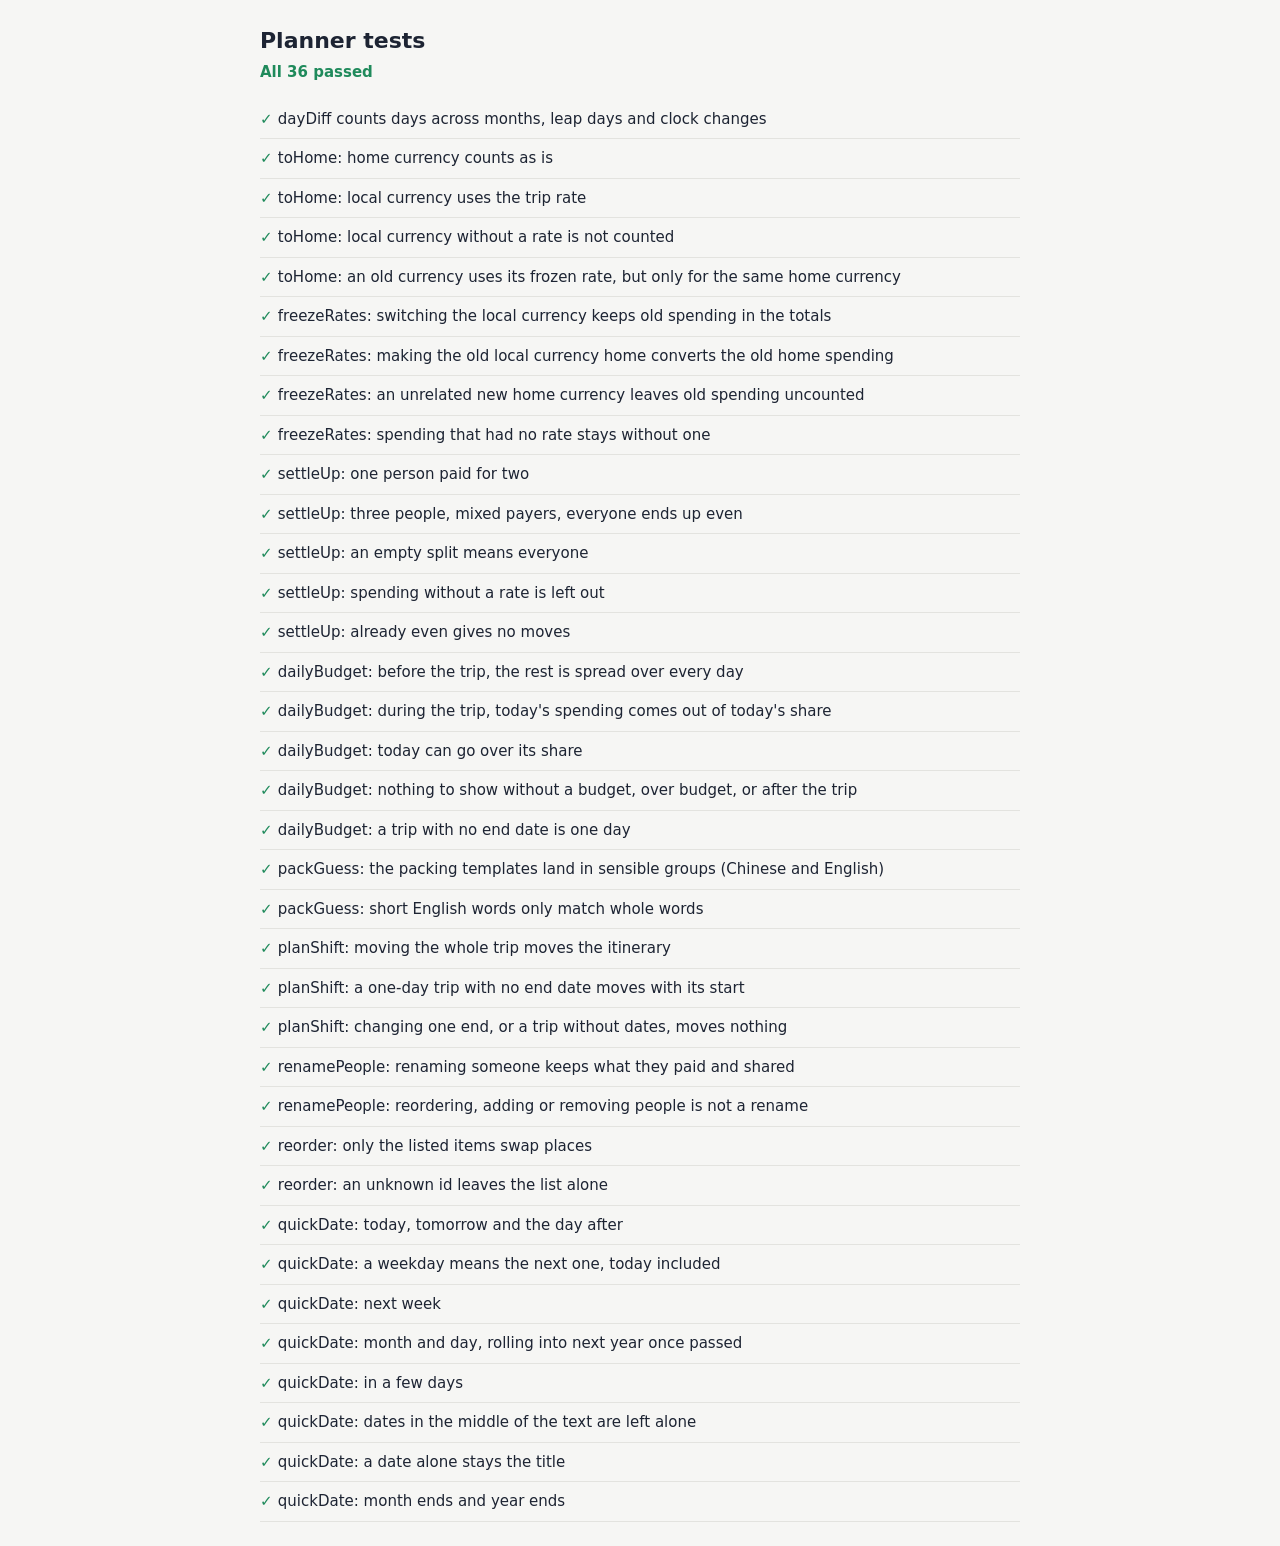
==== tests/index.html @ 760abb60 "Read due dates typed into to-do quick-add Typing a date at the start or end of a quick-added to-do, " ====
<!doctype html>
<html lang="zh-CN">
<head>
<meta charset="utf-8">
<meta name="viewport" content="width=device-width, initial-scale=1">
<title>Planner tests</title>
<style>
  :root { --bg: #f6f6f4; --ink: #1d2433; --muted: #6b7280; --ok: #1f8a5b; --bad: #c2410c; --line: #e3e3df; }
  @media (prefers-color-scheme: dark) { :root { --bg: #15181e; --ink: #e8eaee; --muted: #9aa1ad; --ok: #4cc38a; --bad: #f08a5d; --line: #2a2f38; } }
  body { margin: 0; padding: 24px 16px; background: var(--bg); color: var(--ink); font: 15px/1.5 system-ui, -apple-system, "PingFang SC", sans-serif; }
  main { max-width: 760px; margin: 0 auto; }
  h1 { margin: 0 0 4px; font-size: 22px; }
  .sum { margin: 0 0 16px; color: var(--muted); }
  .sum b.ok { color: var(--ok); }
  .sum b.bad { color: var(--bad); }
  ul { list-style: none; margin: 0; padding: 0; }
  li { padding: 8px 0; border-bottom: 1px solid var(--line); }
  li::before { content: "✓ "; color: var(--ok); font-weight: 700; }
  li.fail::before { content: "✗ "; color: var(--bad); }
  li code { display: block; margin-top: 4px; color: var(--bad); font-size: 13px; white-space: pre-wrap; overflow-wrap: anywhere; }
</style>
</head>
<body>
<main>
  <h1>Planner tests</h1>
  <p class="sum" id="sum">Running…</p>
  <ul id="list"></ul>
</main>
<!-- only the calculation code is loaded: no app pages, no saved data, no sync -->
<script>window.LO = {};</script>
<script src="../js/travel-calc.js"></script>
<script src="../js/quick-date.js"></script>
<script src="harness.js"></script>
<script src="travel-calc.test.js"></script>
<script src="quick-date.test.js"></script>
<script>
  (() => {
    const results = window.runTests();
    const failed = results.filter((r) => r.error).length;
    const esc = (s) => String(s).replace(/[&<>"]/g, (c) => ({ '&': '&amp;', '<': '&lt;', '>': '&gt;', '"': '&quot;' }[c]));
    document.getElementById('list').innerHTML = results.map((r) => `<li class="${r.error ? 'fail' : ''}">${esc(r.name)}${r.error ? `<code>${esc(r.error)}</code>` : ''}</li>`).join('');
    document.getElementById('sum').innerHTML = failed
      ? `<b class="bad">${failed} failed</b>, ${results.length - failed} passed`
      : `<b class="ok">All ${results.length} passed</b>`;
    document.title = `${failed ? '✗' : '✓'} Planner tests`;
  })();
</script>
</body>
</html>
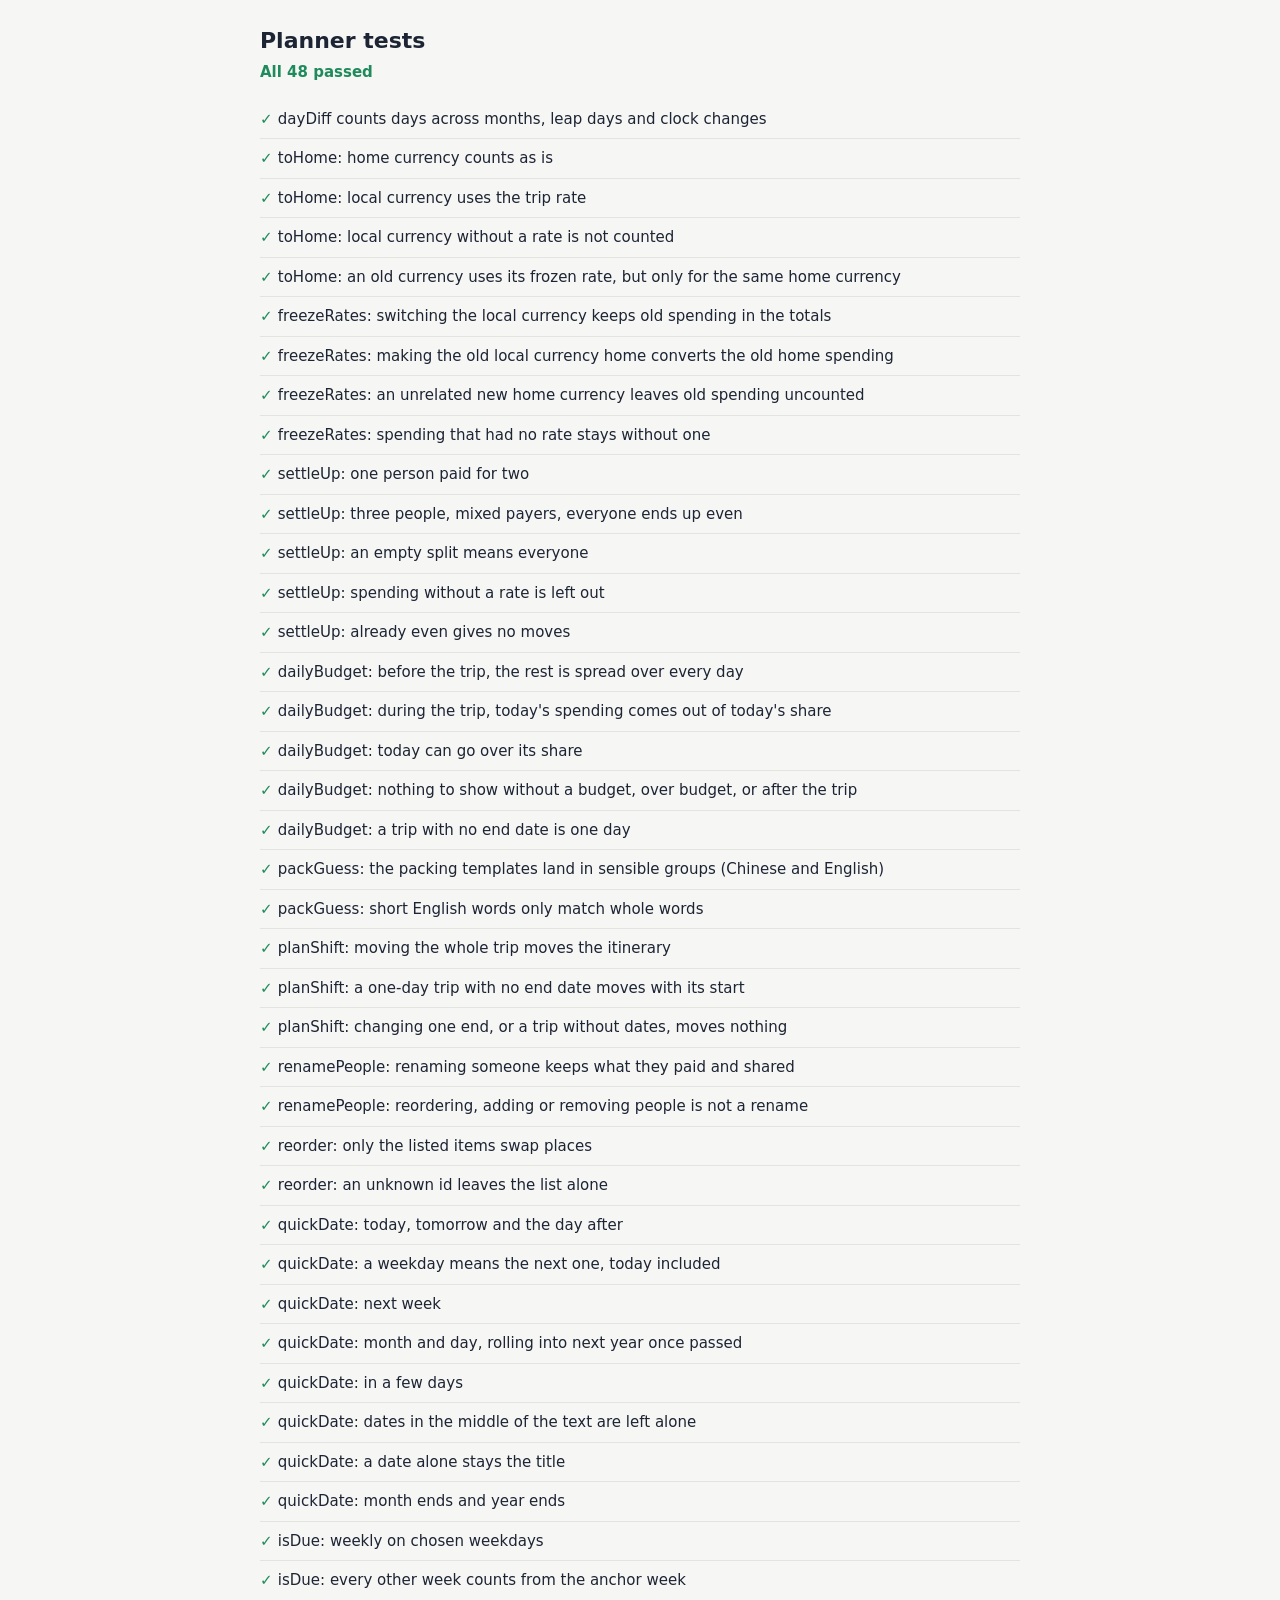
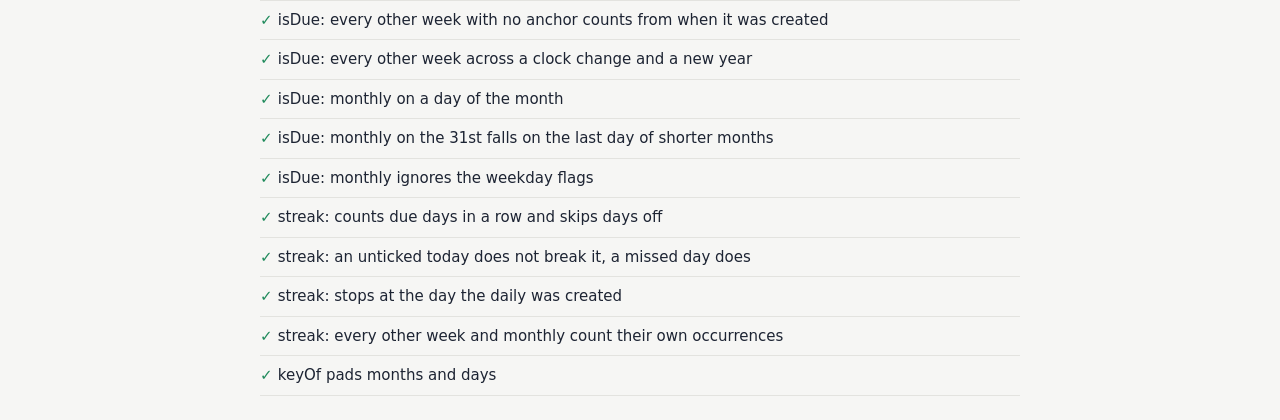
==== commit 0db110bb: "Let dailies repeat every other week or monthly Besides weekly on chosen weekdays, a daily can now re" ====
--- a/tests/index.html
+++ b/tests/index.html
@@ -30,9 +30,11 @@
 <script>window.LO = {};</script>
 <script src="../js/travel-calc.js"></script>
 <script src="../js/quick-date.js"></script>
+<script src="../js/task-calc.js"></script>
 <script src="harness.js"></script>
 <script src="travel-calc.test.js"></script>
 <script src="quick-date.test.js"></script>
+<script src="task-calc.test.js"></script>
 <script>
   (() => {
     const results = window.runTests();
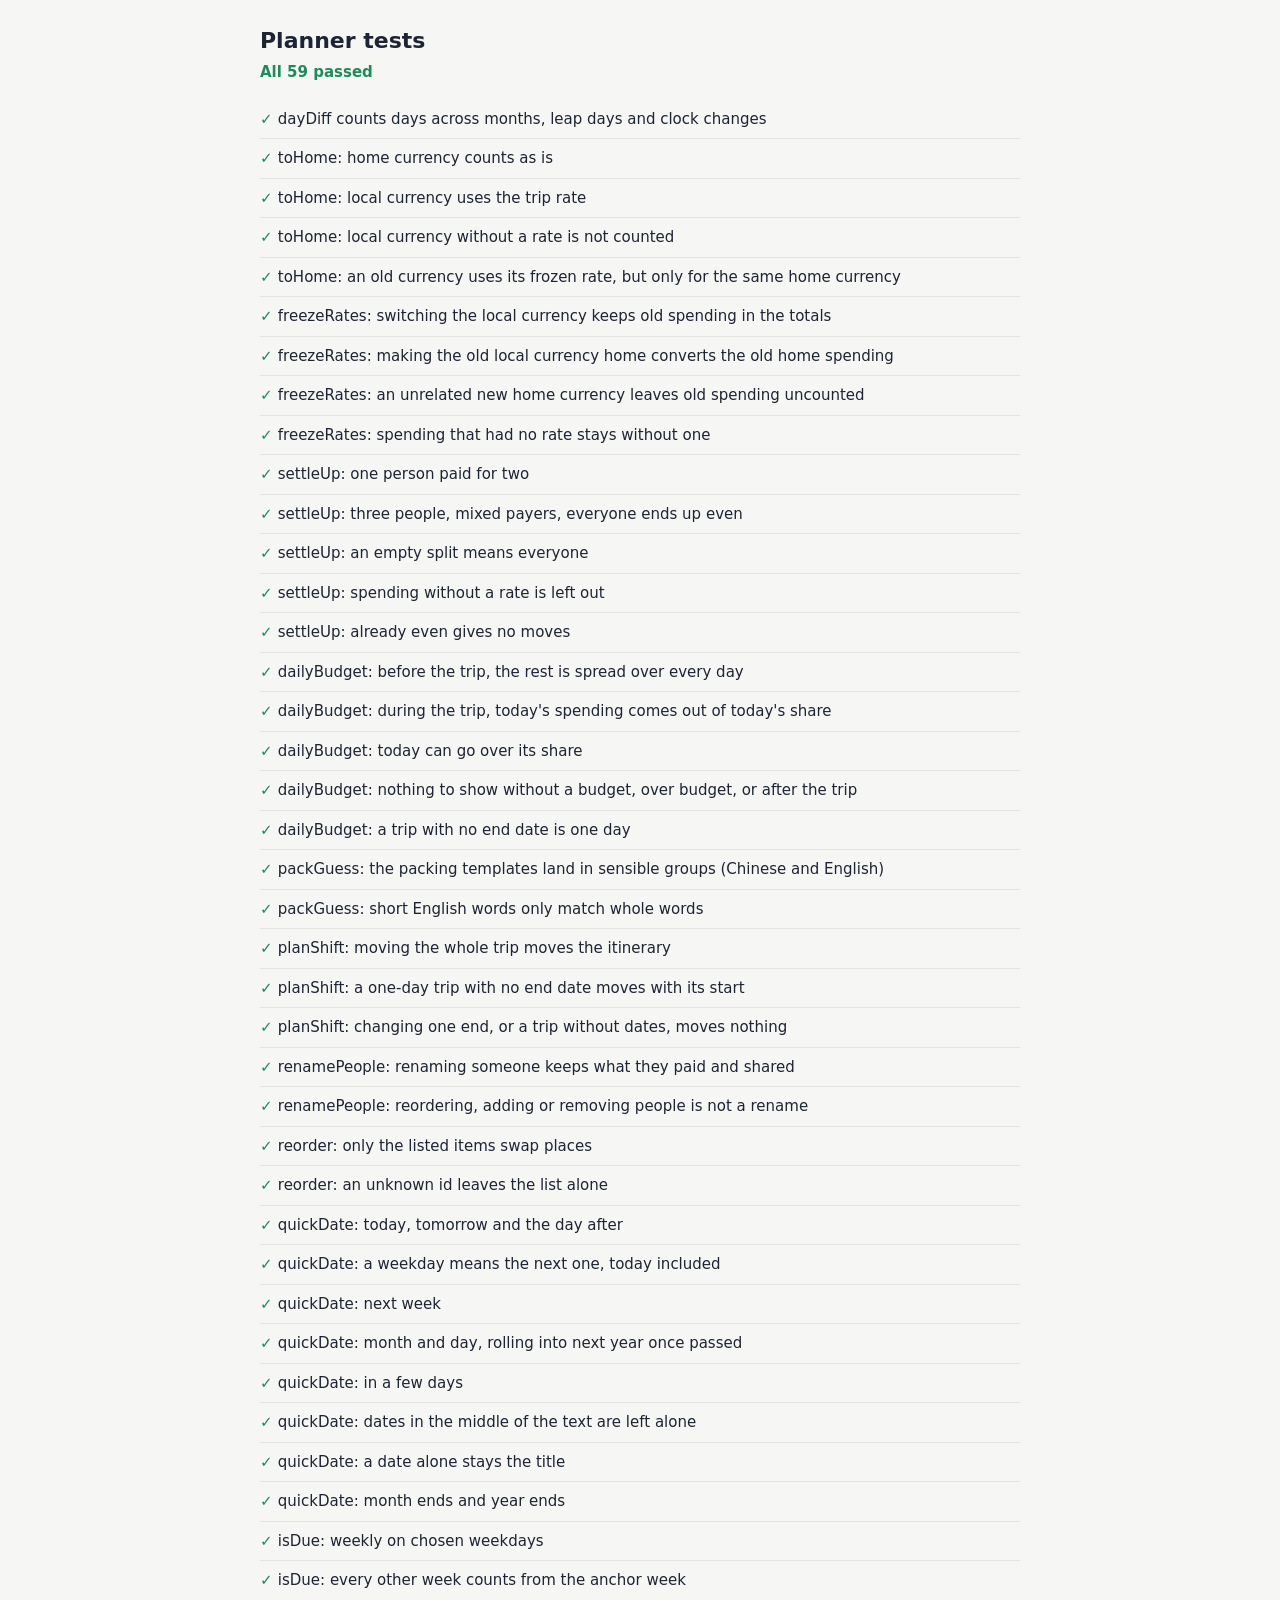
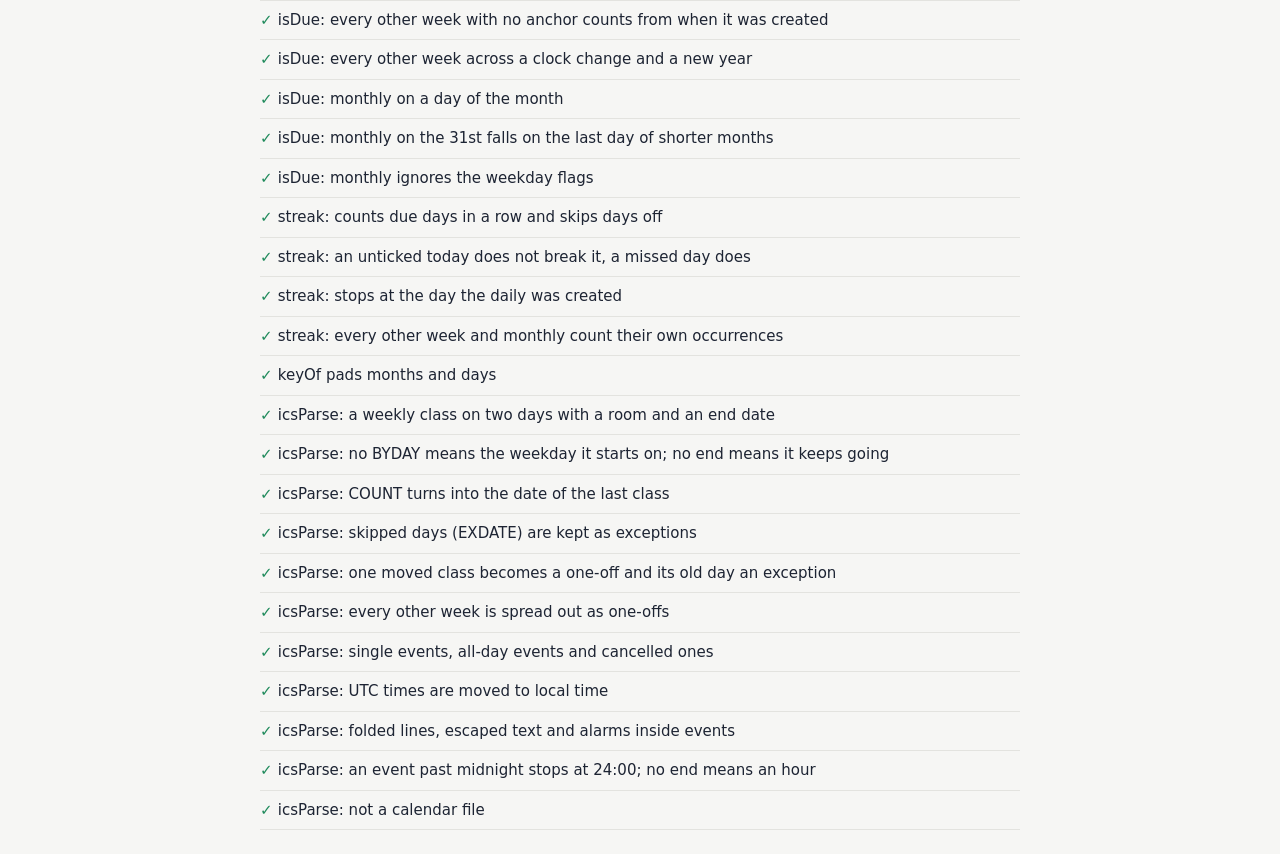
==== commit c63710ac: "Import the schedule from a calendar file (.ics) ⋯ → Import from a calendar reads an .ics file, such " ====
--- a/tests/index.html
+++ b/tests/index.html
@@ -31,10 +31,12 @@
 <script src="../js/travel-calc.js"></script>
 <script src="../js/quick-date.js"></script>
 <script src="../js/task-calc.js"></script>
+<script src="../js/ics-parse.js"></script>
 <script src="harness.js"></script>
 <script src="travel-calc.test.js"></script>
 <script src="quick-date.test.js"></script>
 <script src="task-calc.test.js"></script>
+<script src="ics-parse.test.js"></script>
 <script>
   (() => {
     const results = window.runTests();
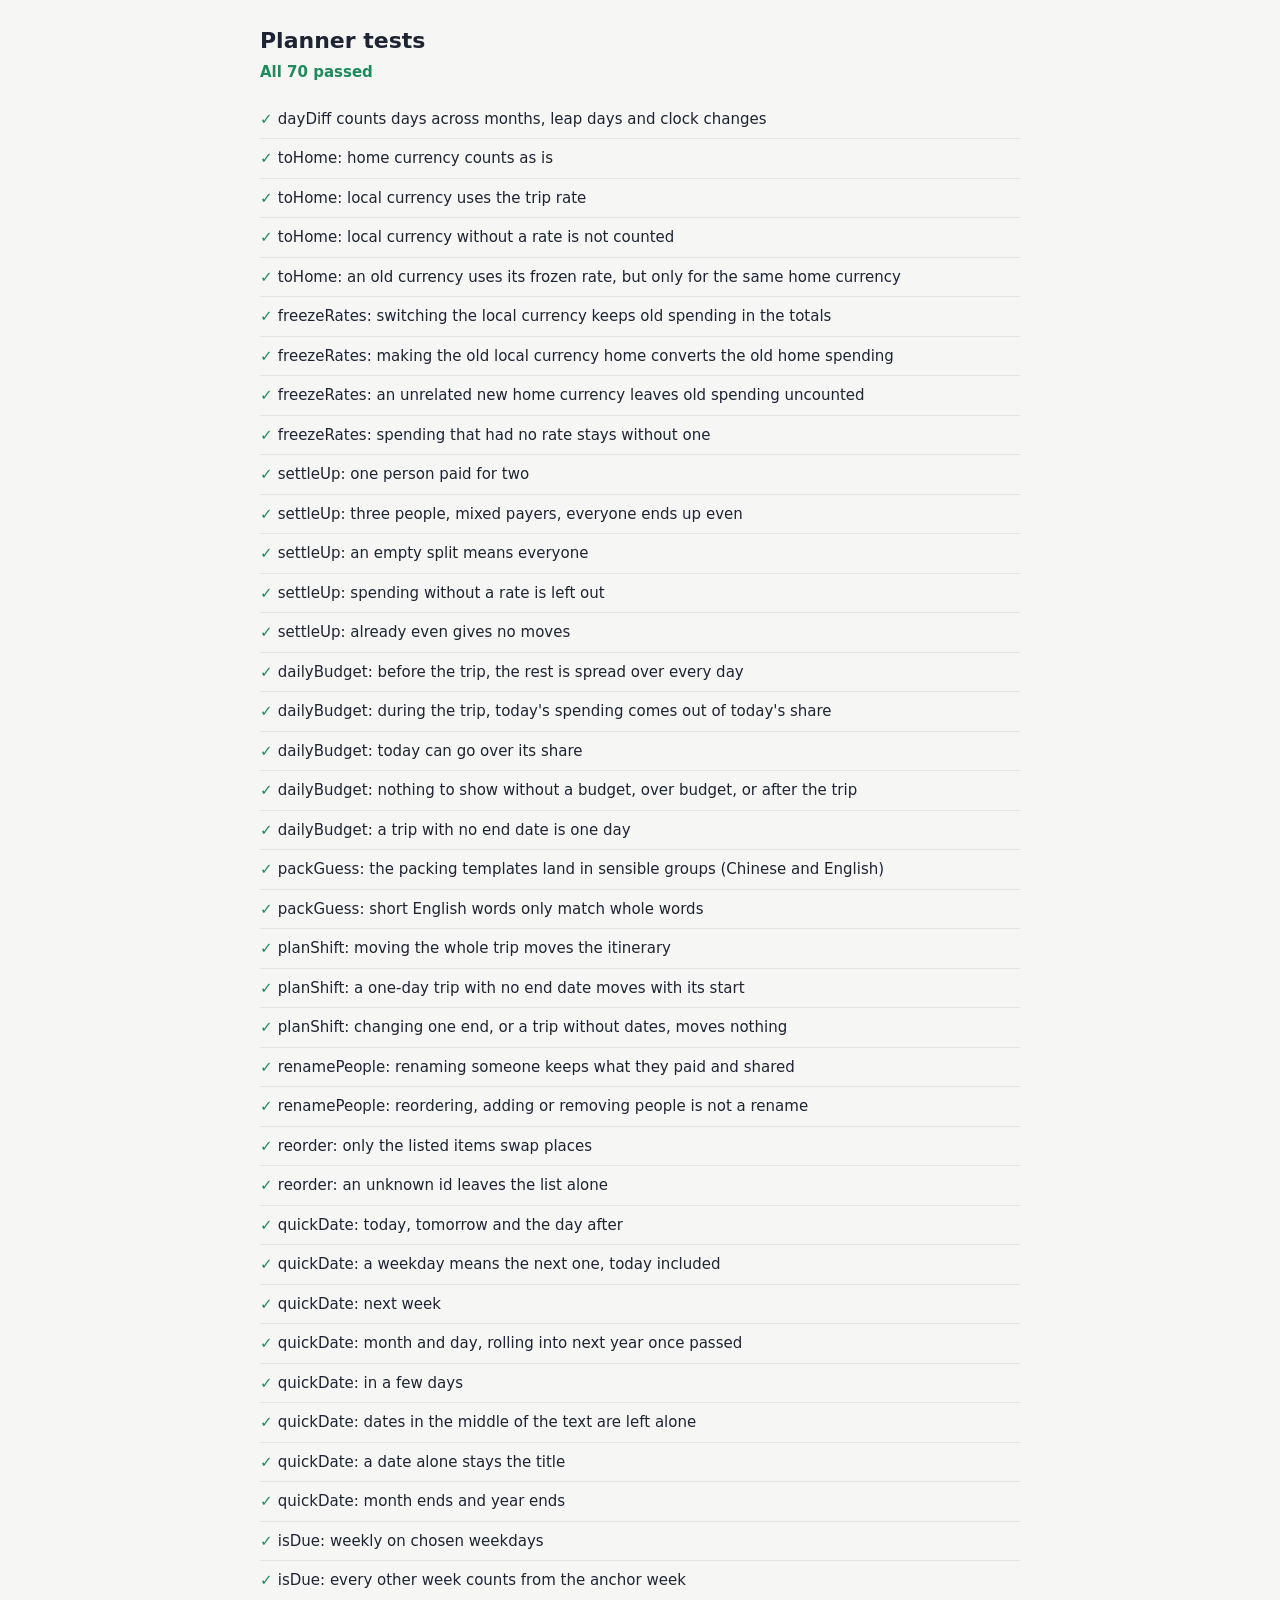
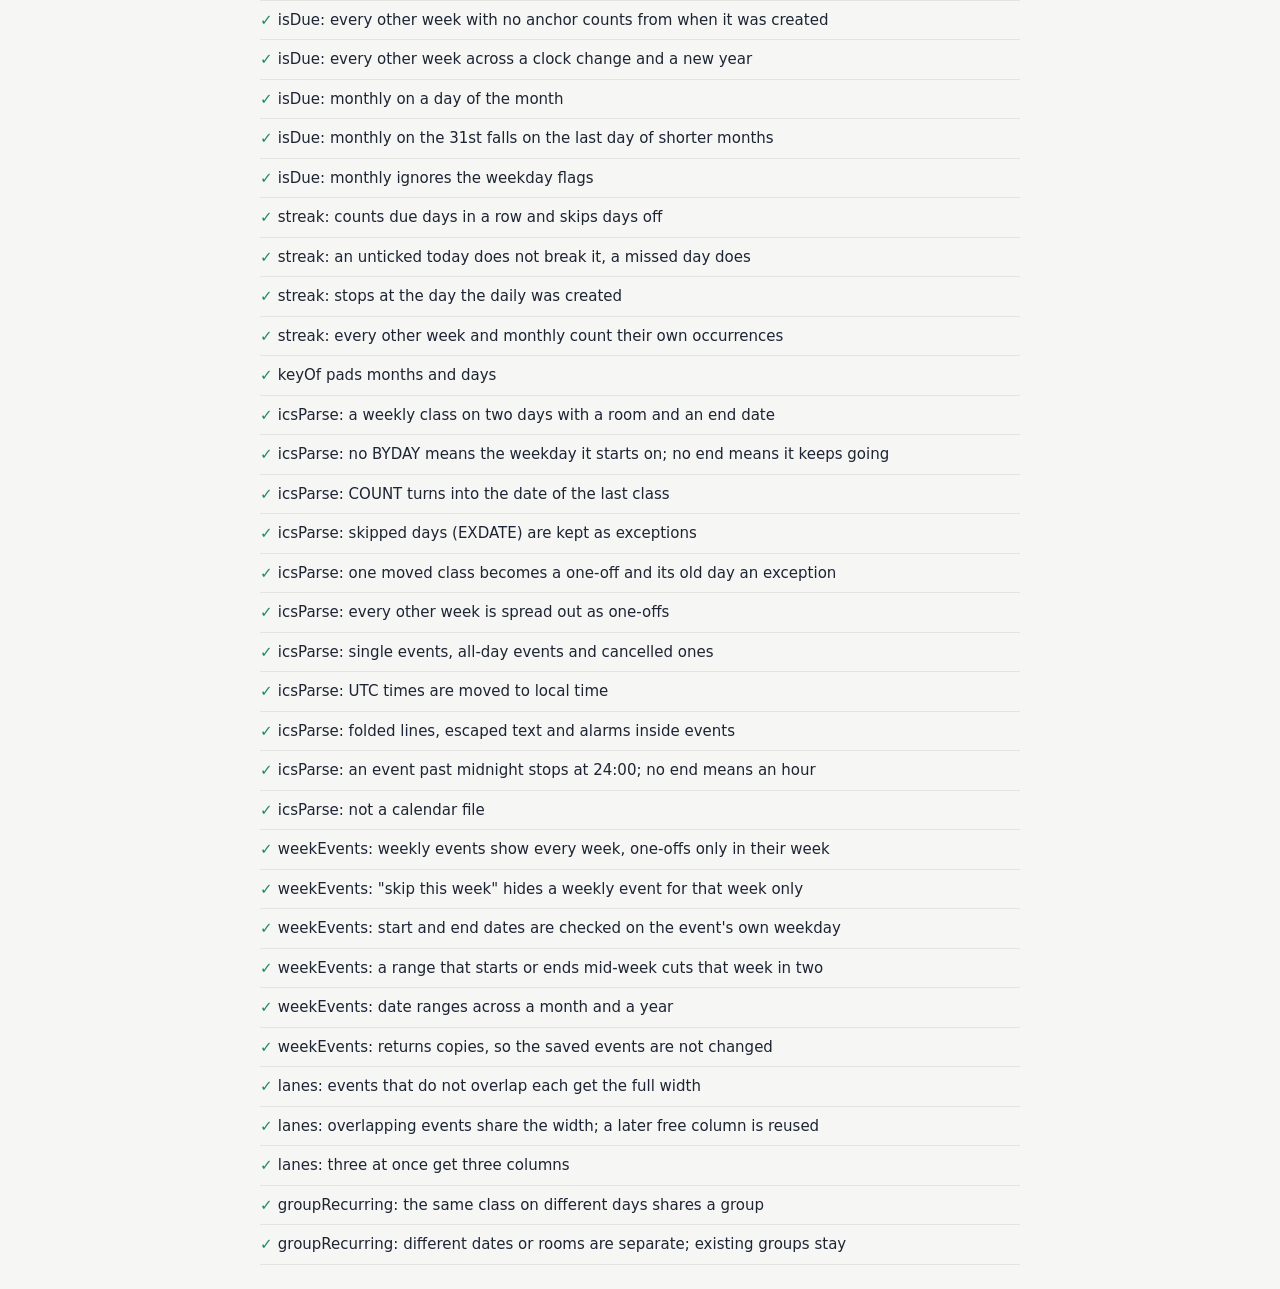
==== commit 408a2da3: "Test the schedule's weekly rules Which events show in a week (start and end dates checked on each ev" ====
--- a/tests/index.html
+++ b/tests/index.html
@@ -32,11 +32,13 @@
 <script src="../js/quick-date.js"></script>
 <script src="../js/task-calc.js"></script>
 <script src="../js/ics-parse.js"></script>
+<script src="../js/schedule-calc.js"></script>
 <script src="harness.js"></script>
 <script src="travel-calc.test.js"></script>
 <script src="quick-date.test.js"></script>
 <script src="task-calc.test.js"></script>
 <script src="ics-parse.test.js"></script>
+<script src="schedule-calc.test.js"></script>
 <script>
   (() => {
     const results = window.runTests();
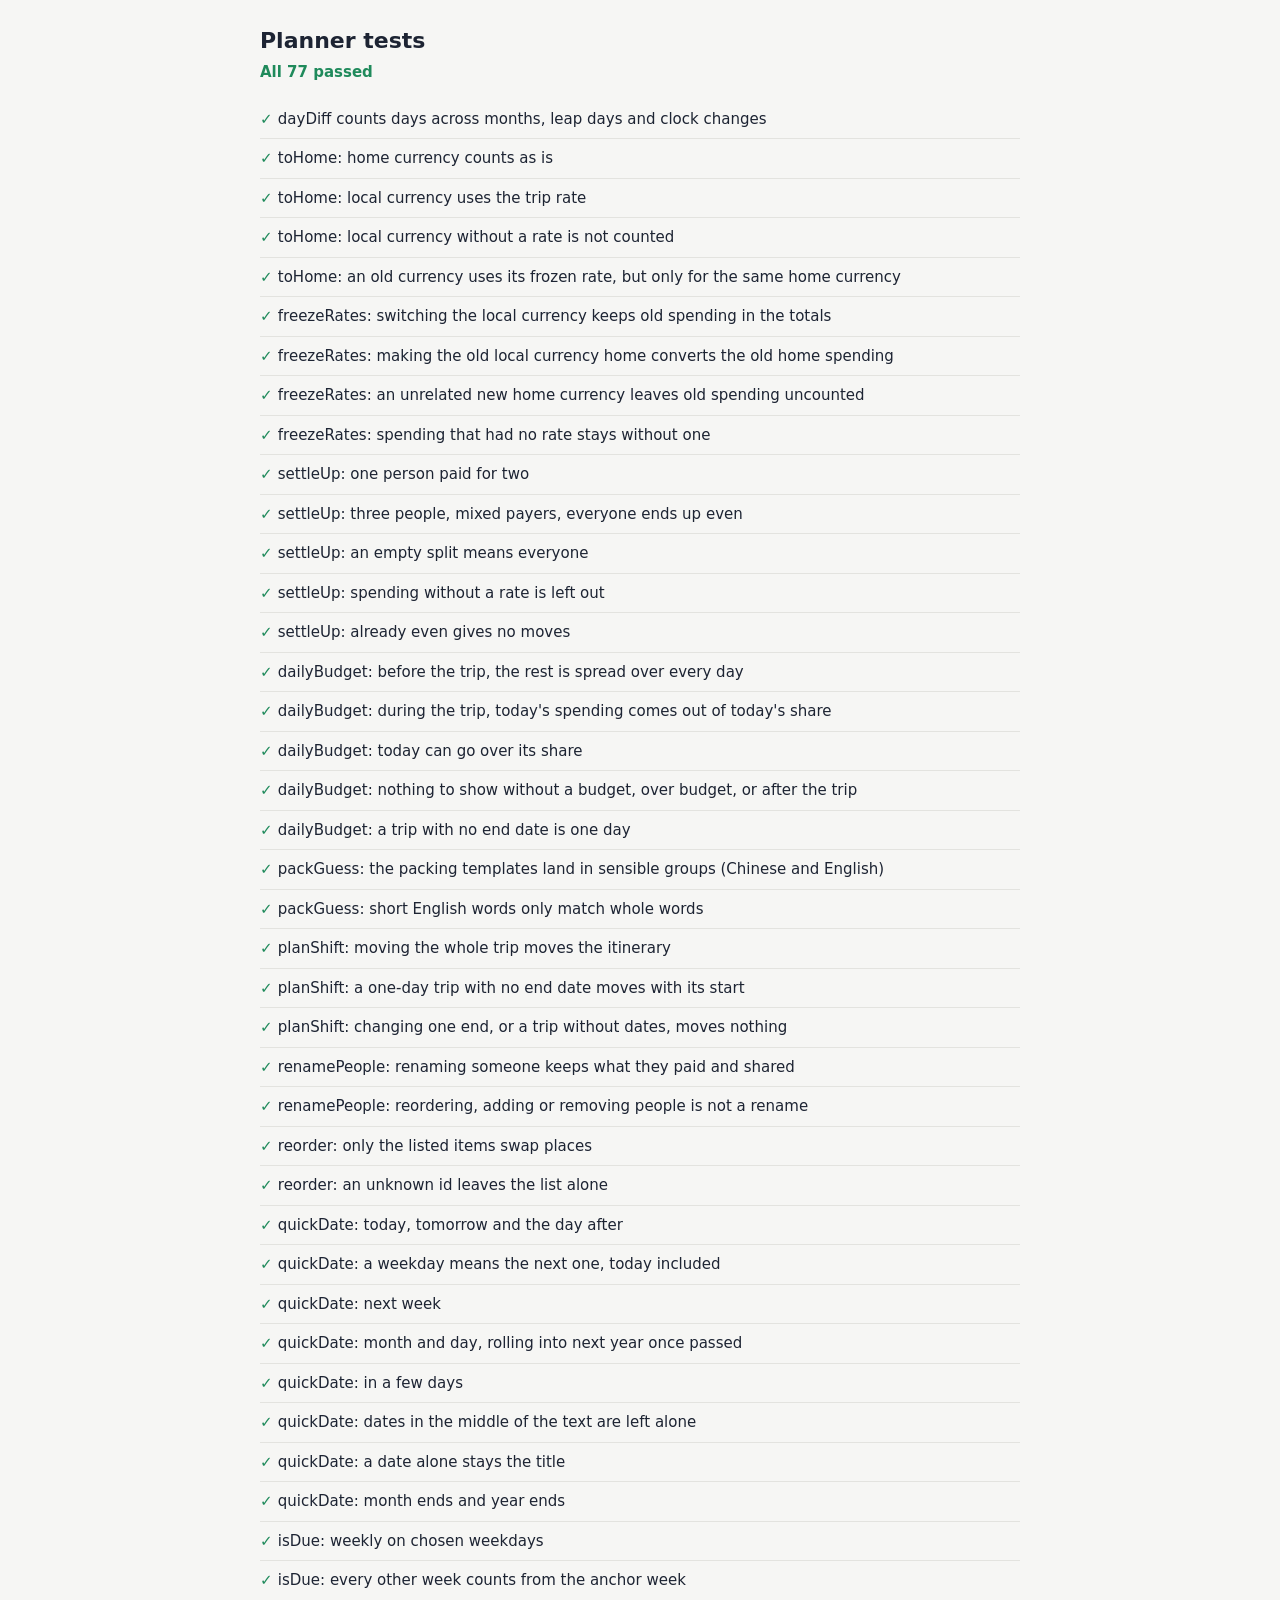
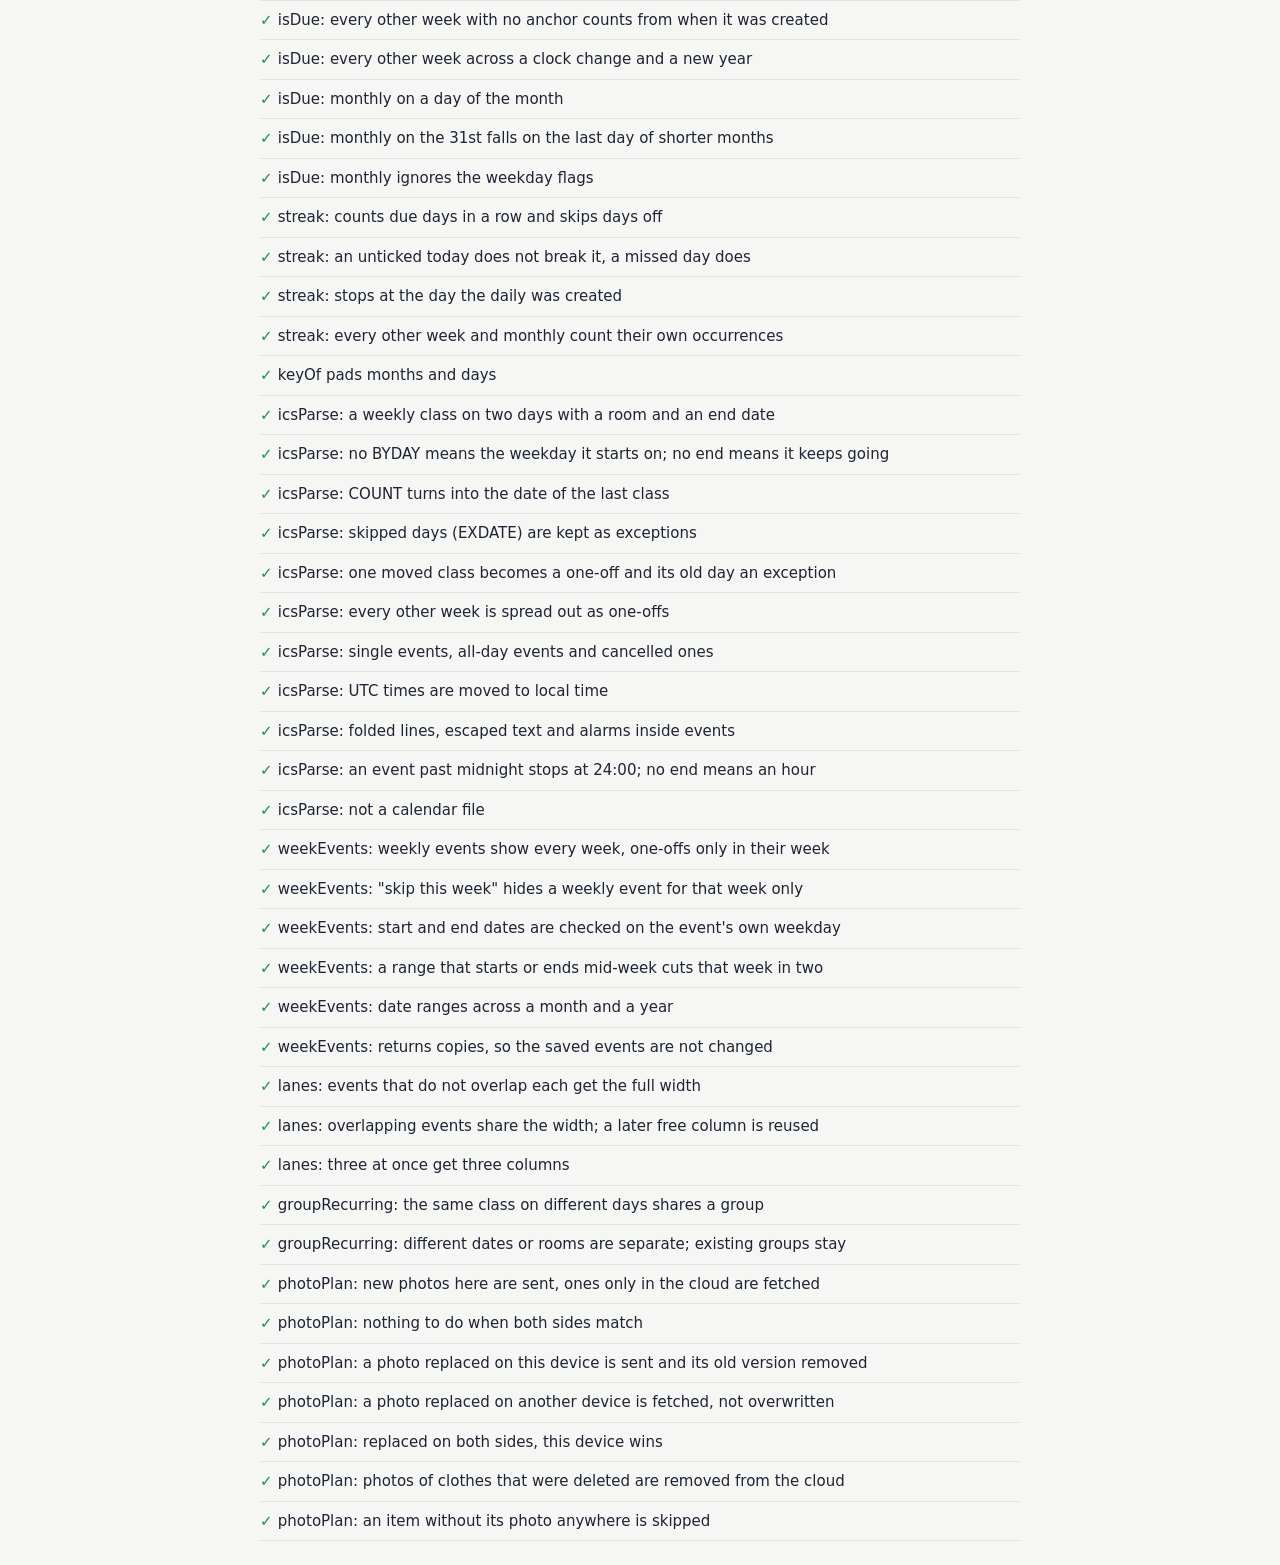
==== commit 69c9b516: "Sync wardrobe photos through their own gist Photos used to stay on each device. With sync on, they n" ====
--- a/tests/index.html
+++ b/tests/index.html
@@ -33,12 +33,14 @@
 <script src="../js/task-calc.js"></script>
 <script src="../js/ics-parse.js"></script>
 <script src="../js/schedule-calc.js"></script>
+<script src="../js/sync-photos.js"></script>
 <script src="harness.js"></script>
 <script src="travel-calc.test.js"></script>
 <script src="quick-date.test.js"></script>
 <script src="task-calc.test.js"></script>
 <script src="ics-parse.test.js"></script>
 <script src="schedule-calc.test.js"></script>
+<script src="sync-photos.test.js"></script>
 <script>
   (() => {
     const results = window.runTests();
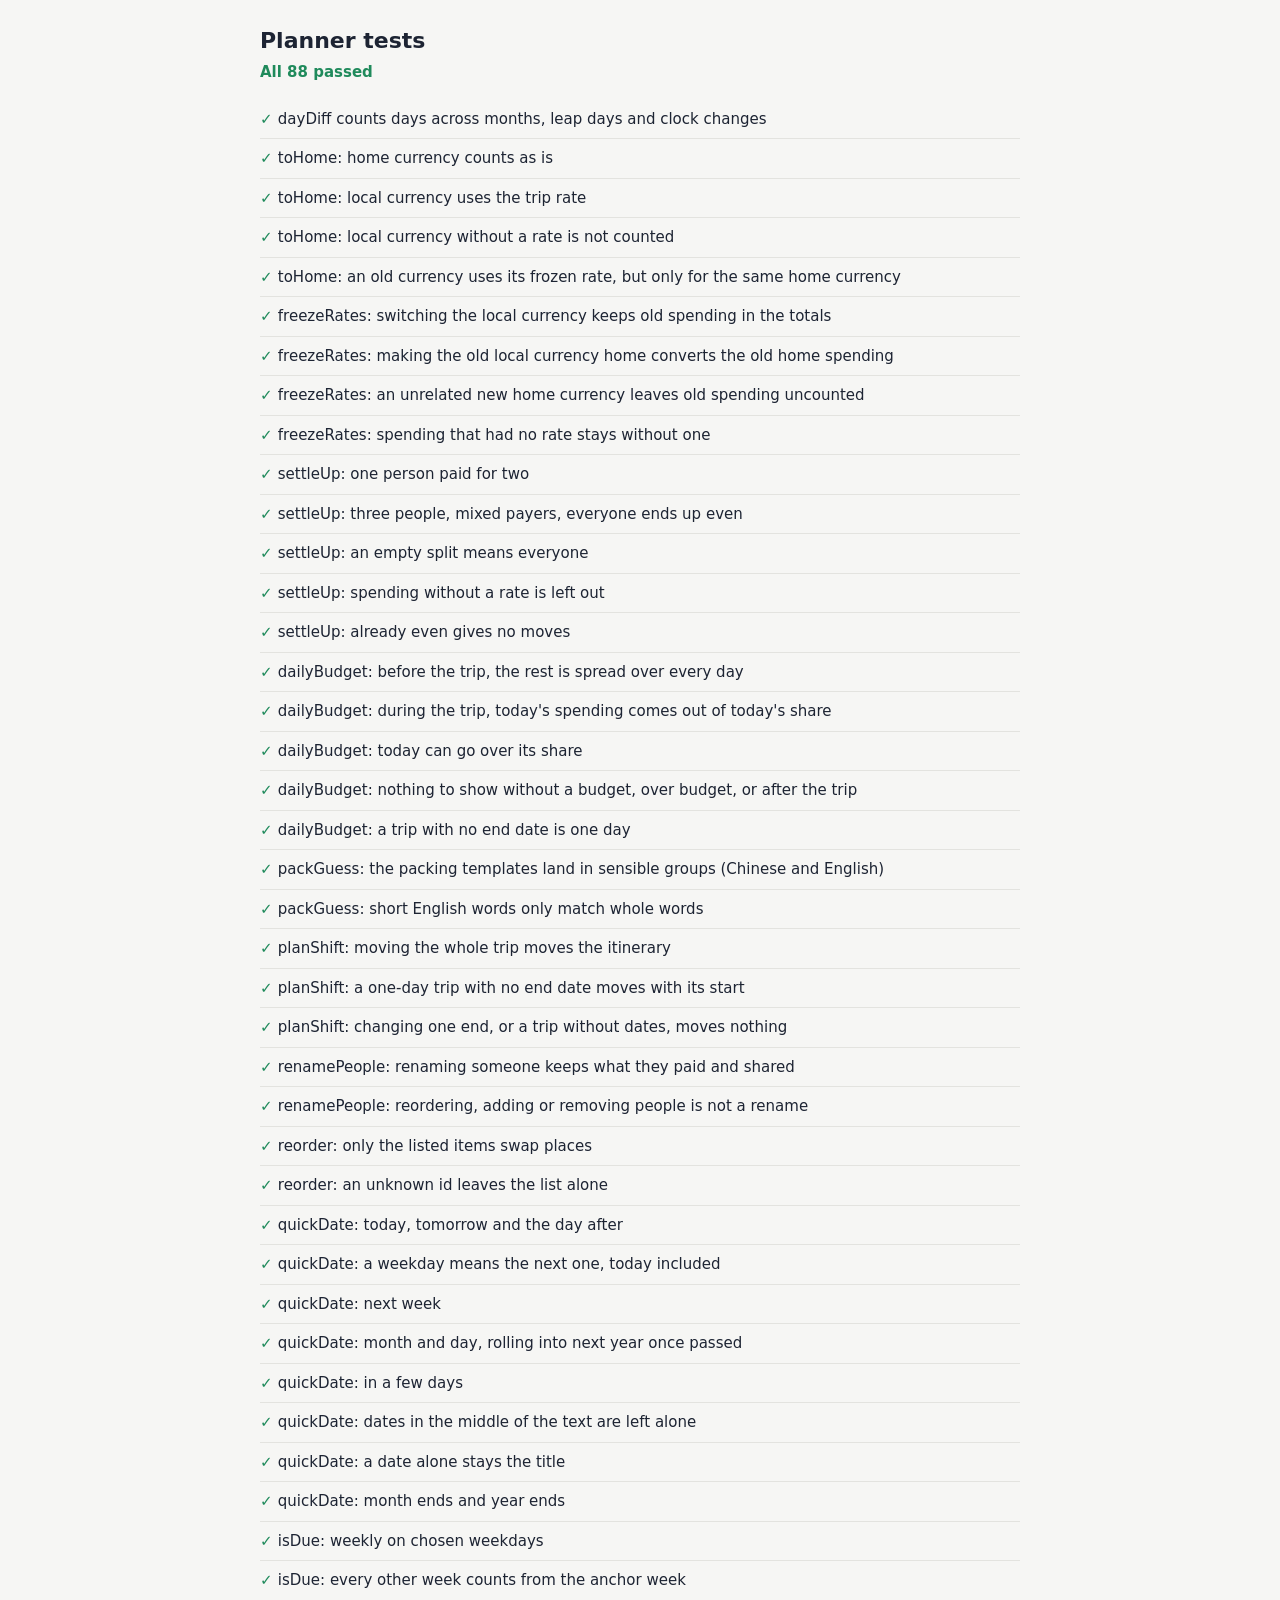
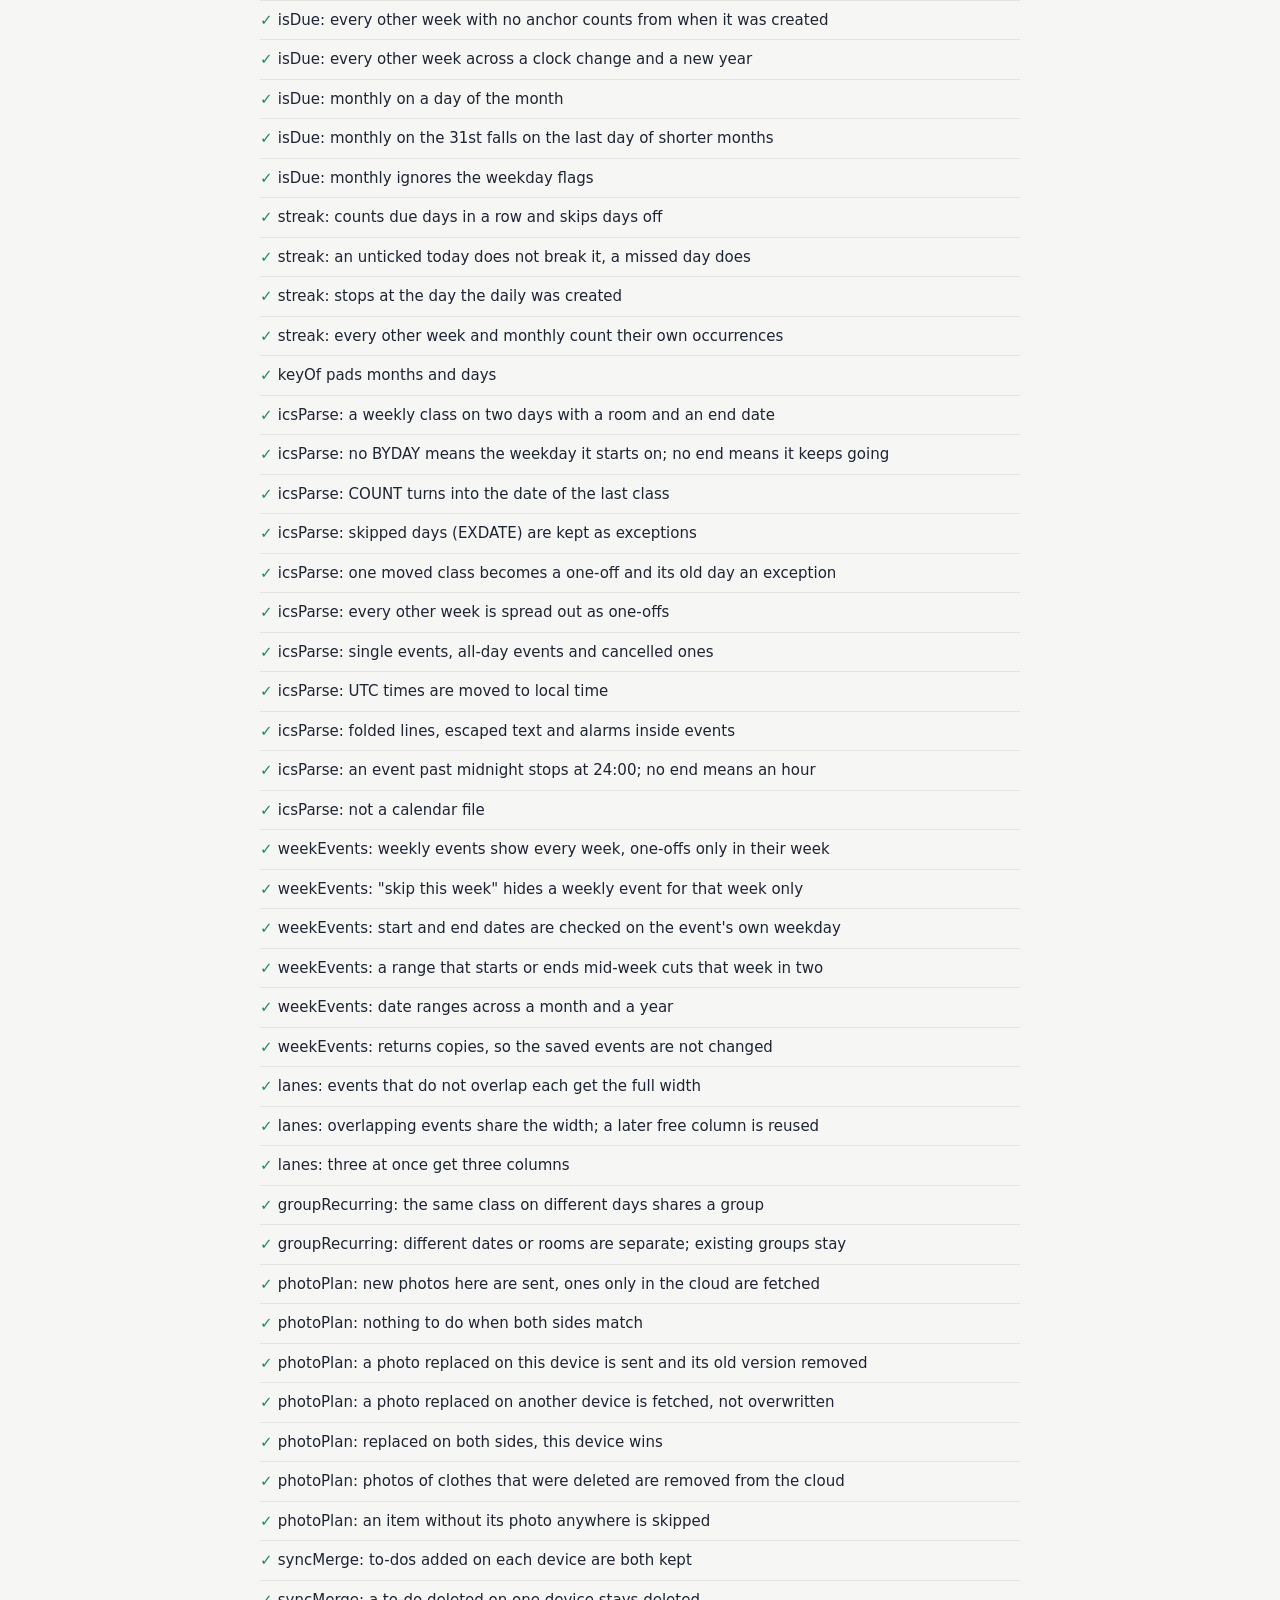
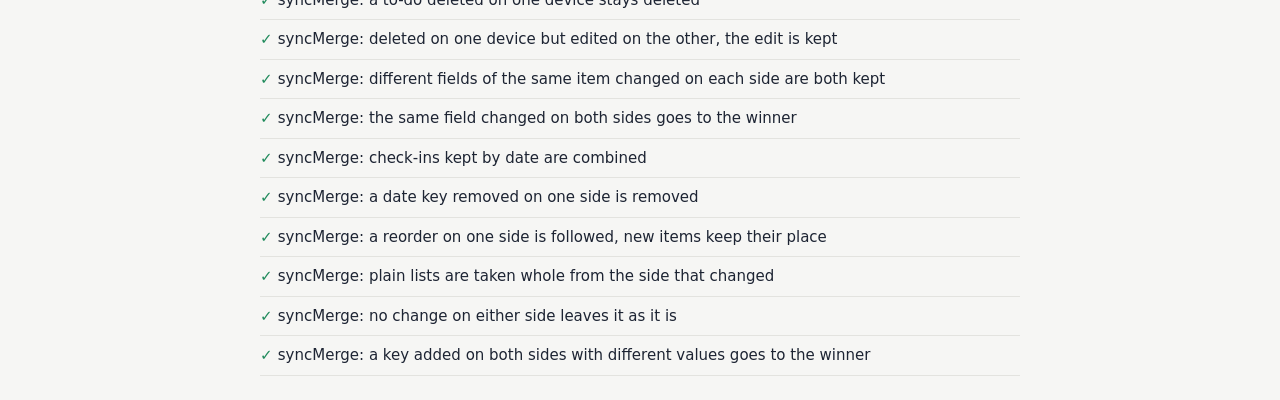
==== commit f293f7b7: "Combine both devices' changes when syncing Sync used to keep whichever copy of a section was changed" ====
--- a/tests/index.html
+++ b/tests/index.html
@@ -34,6 +34,7 @@
 <script src="../js/ics-parse.js"></script>
 <script src="../js/schedule-calc.js"></script>
 <script src="../js/sync-photos.js"></script>
+<script src="../js/sync-merge.js"></script>
 <script src="harness.js"></script>
 <script src="travel-calc.test.js"></script>
 <script src="quick-date.test.js"></script>
@@ -41,6 +42,7 @@
 <script src="ics-parse.test.js"></script>
 <script src="schedule-calc.test.js"></script>
 <script src="sync-photos.test.js"></script>
+<script src="sync-merge.test.js"></script>
 <script>
   (() => {
     const results = window.runTests();
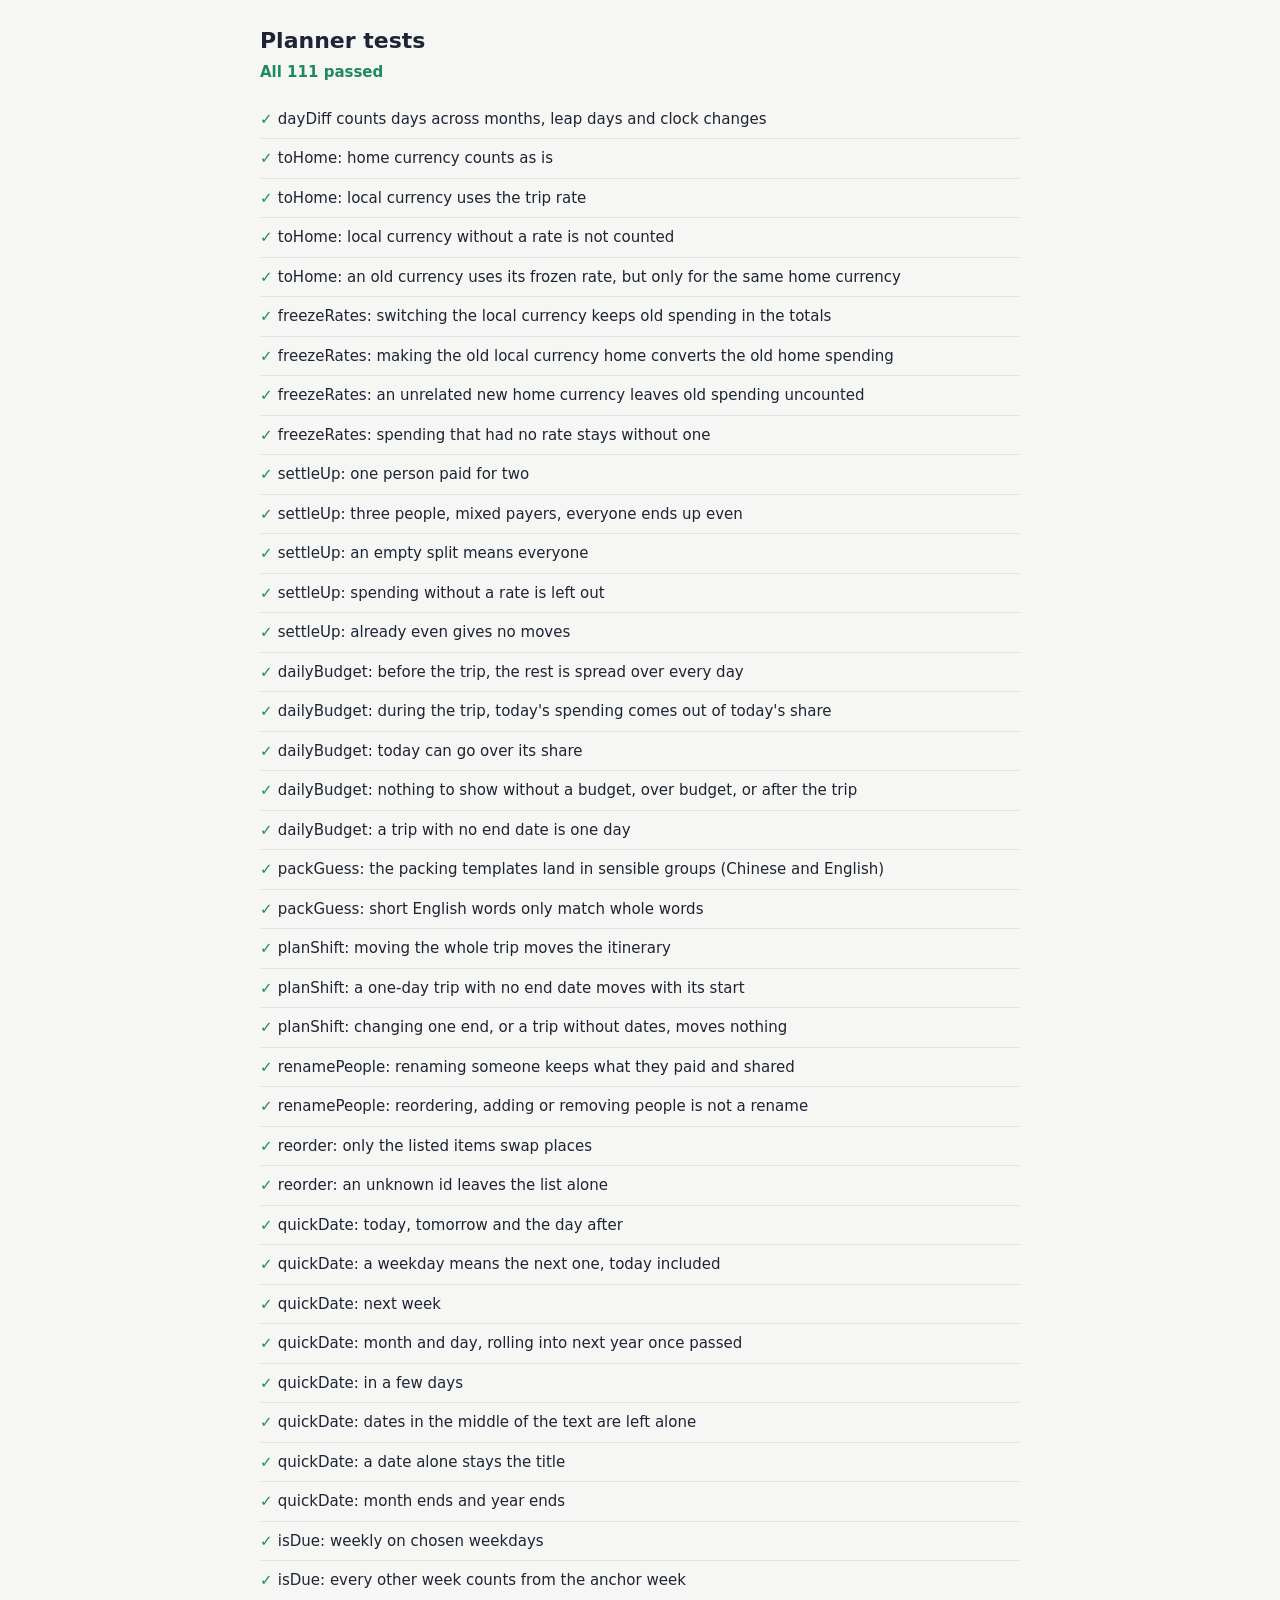
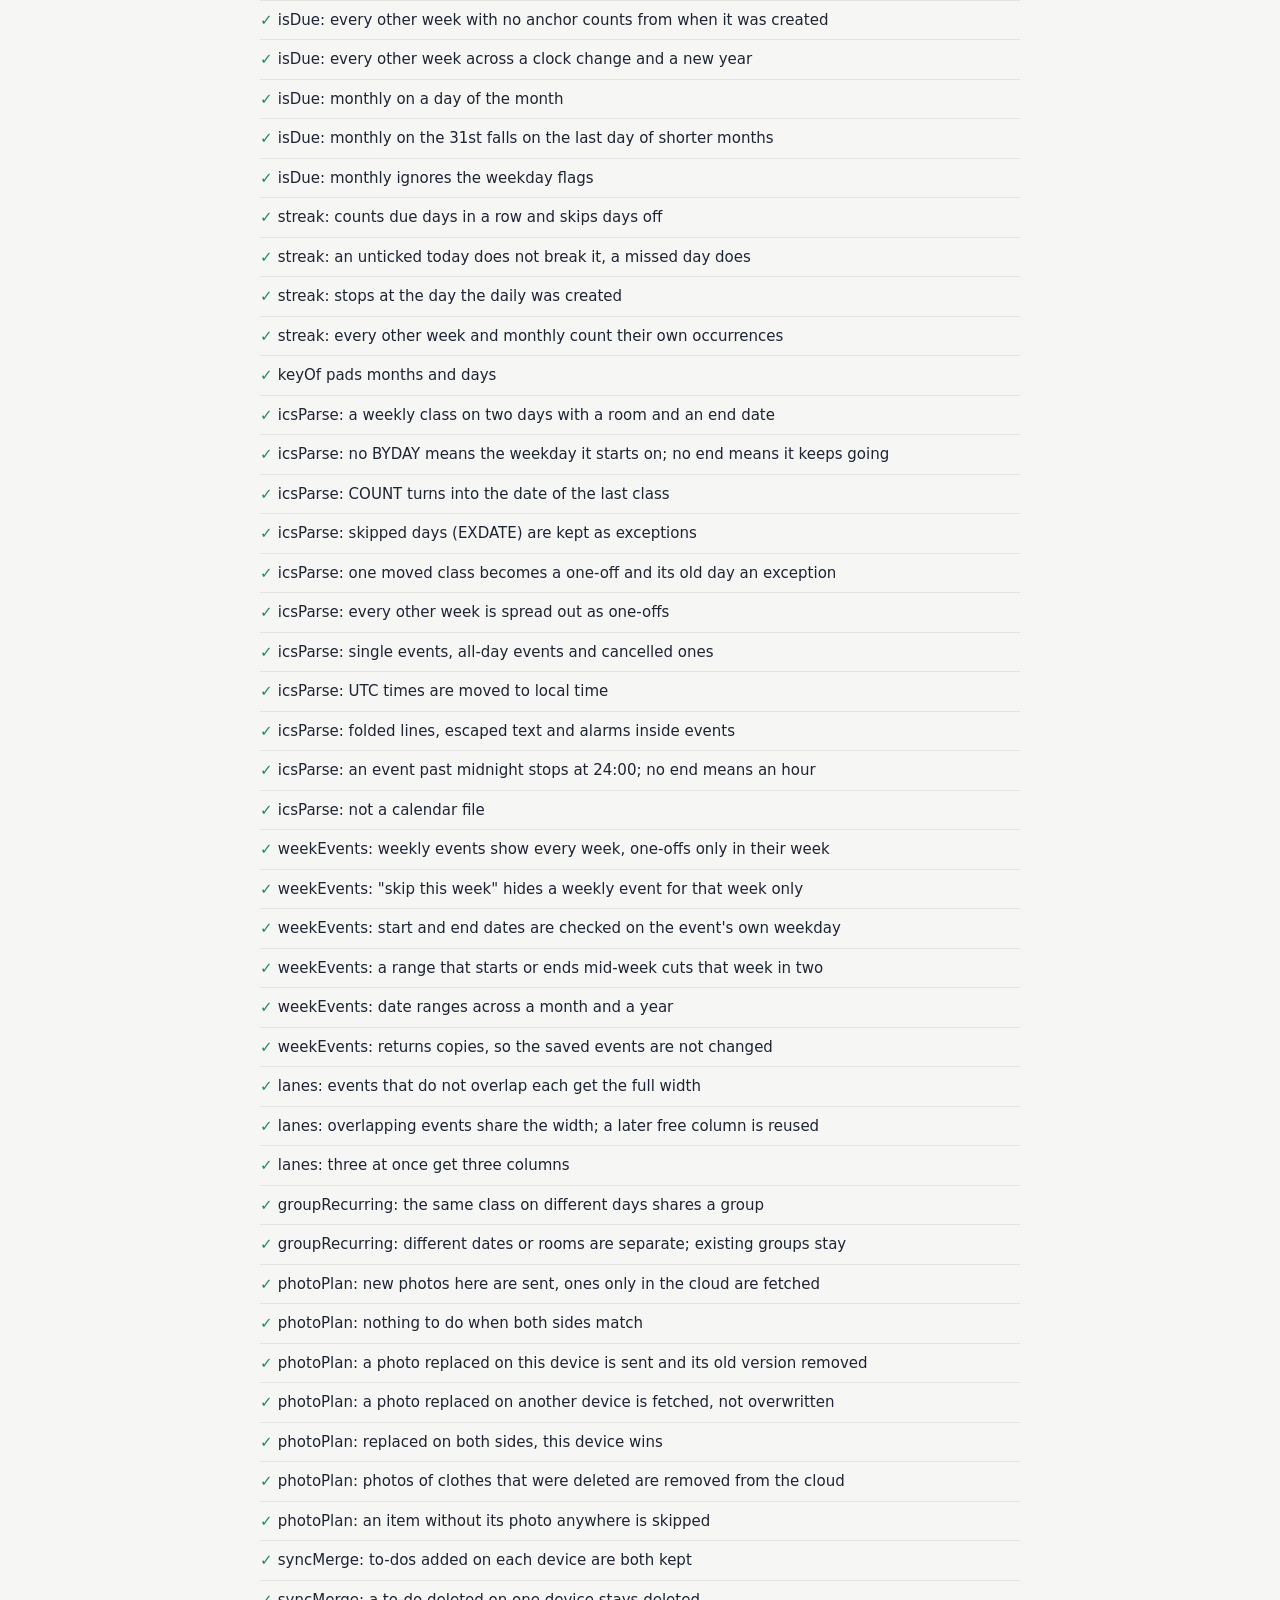
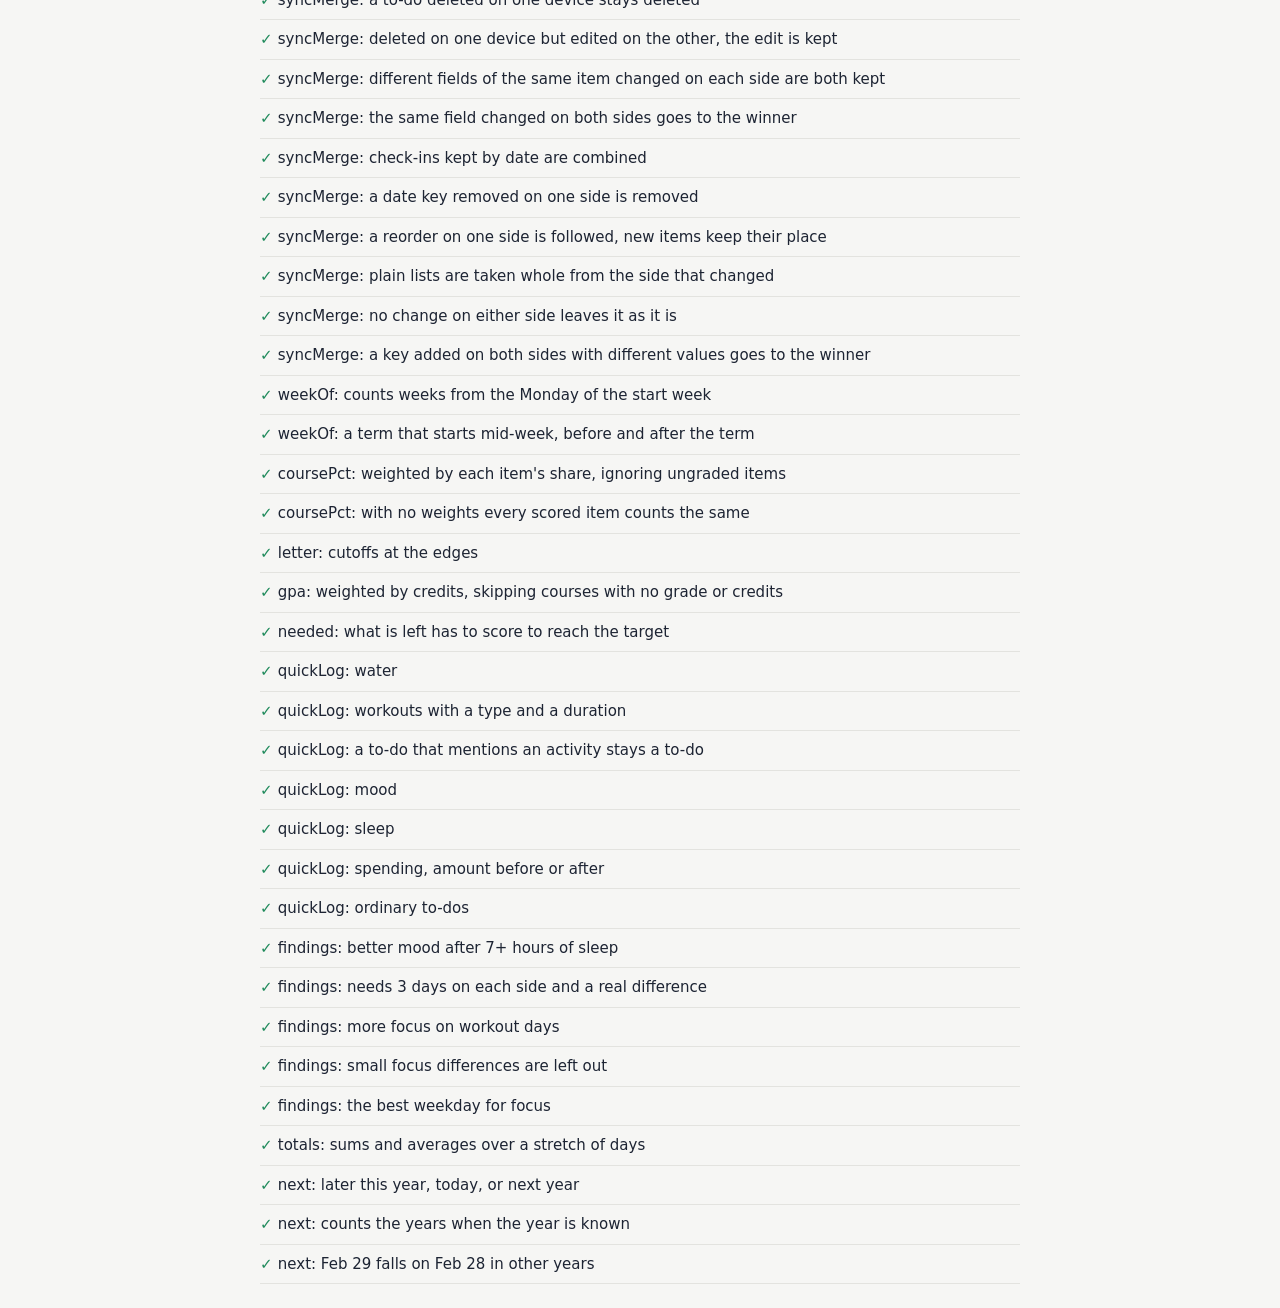
==== commit 3ab76816: "Add semester, spending, special days, search and more - To-dos can be put on the schedule with an es" ====
--- a/tests/index.html
+++ b/tests/index.html
@@ -35,6 +35,10 @@
 <script src="../js/schedule-calc.js"></script>
 <script src="../js/sync-photos.js"></script>
 <script src="../js/sync-merge.js"></script>
+<script src="../js/term-calc.js"></script>
+<script src="../js/quick-log.js"></script>
+<script src="../js/insight-calc.js"></script>
+<script src="../js/dates-calc.js"></script>
 <script src="harness.js"></script>
 <script src="travel-calc.test.js"></script>
 <script src="quick-date.test.js"></script>
@@ -43,6 +47,10 @@
 <script src="schedule-calc.test.js"></script>
 <script src="sync-photos.test.js"></script>
 <script src="sync-merge.test.js"></script>
+<script src="term-calc.test.js"></script>
+<script src="quick-log.test.js"></script>
+<script src="insight-calc.test.js"></script>
+<script src="dates-calc.test.js"></script>
 <script>
   (() => {
     const results = window.runTests();
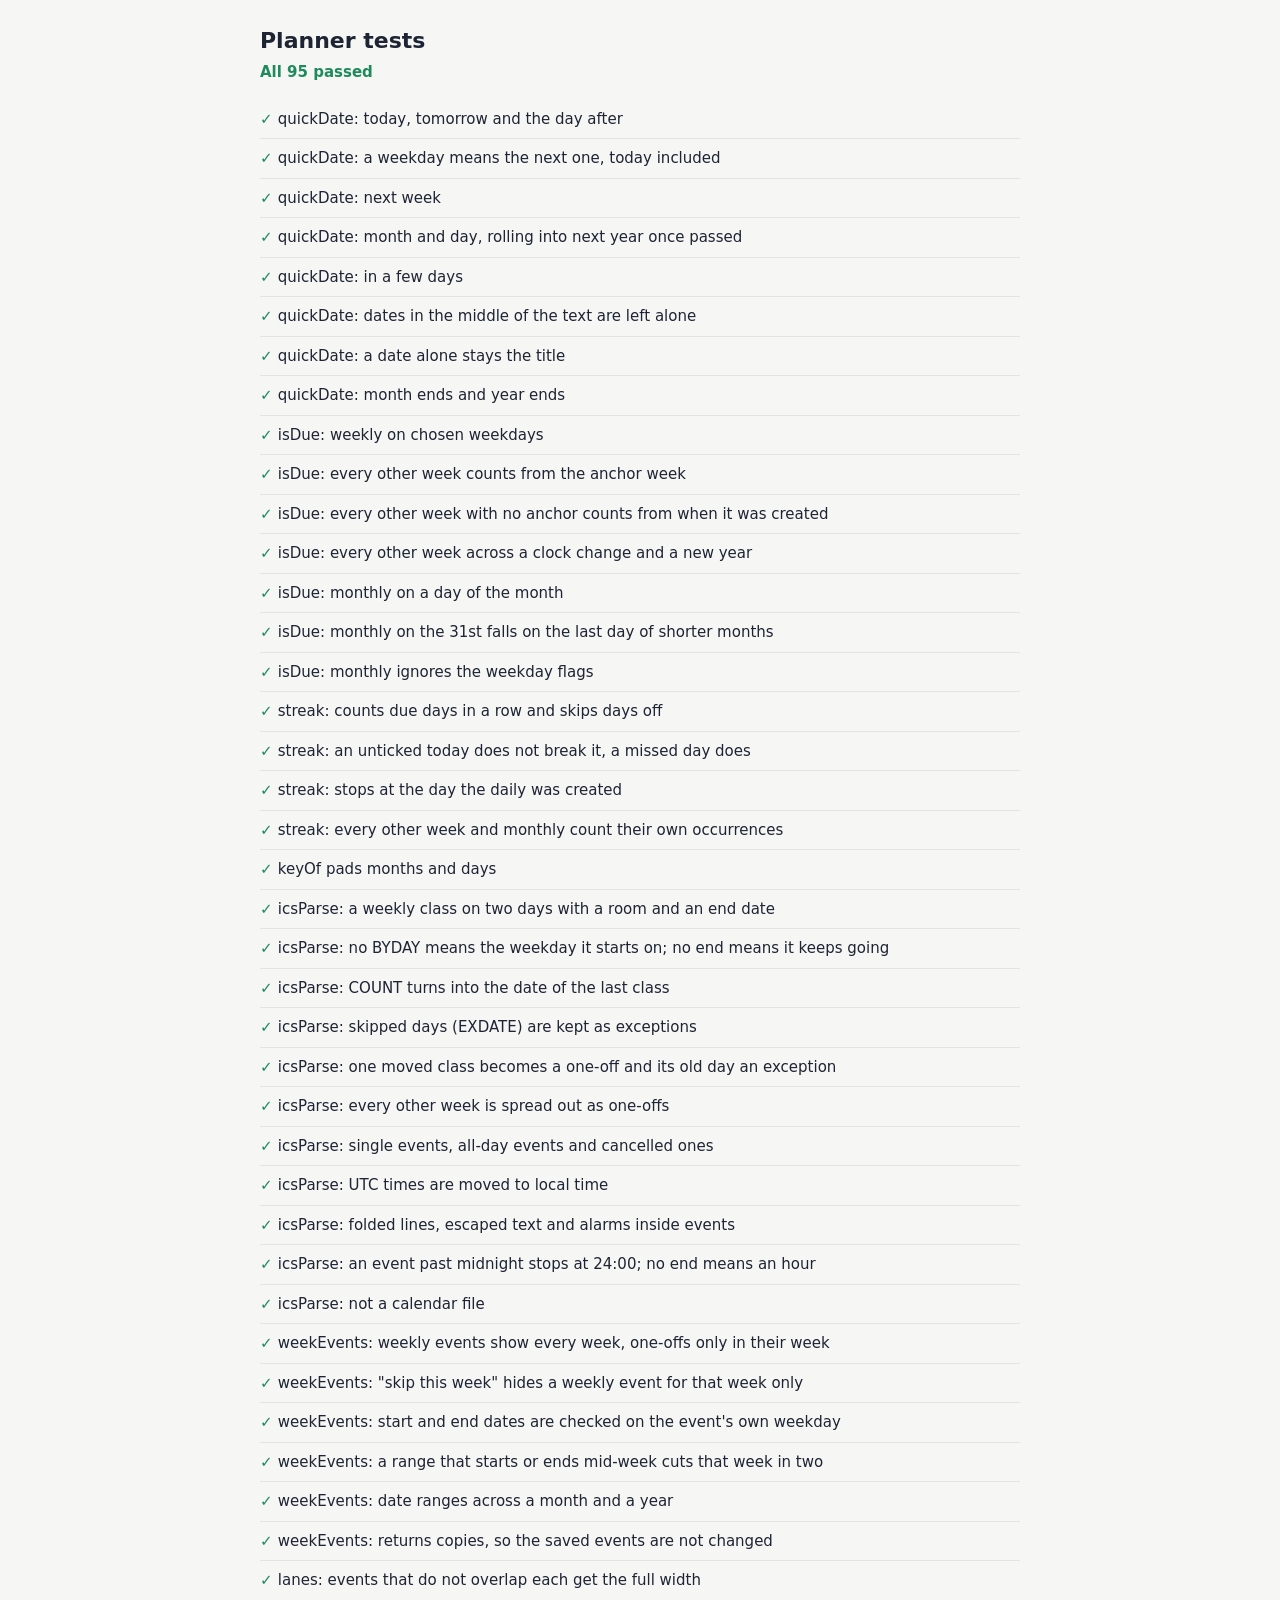
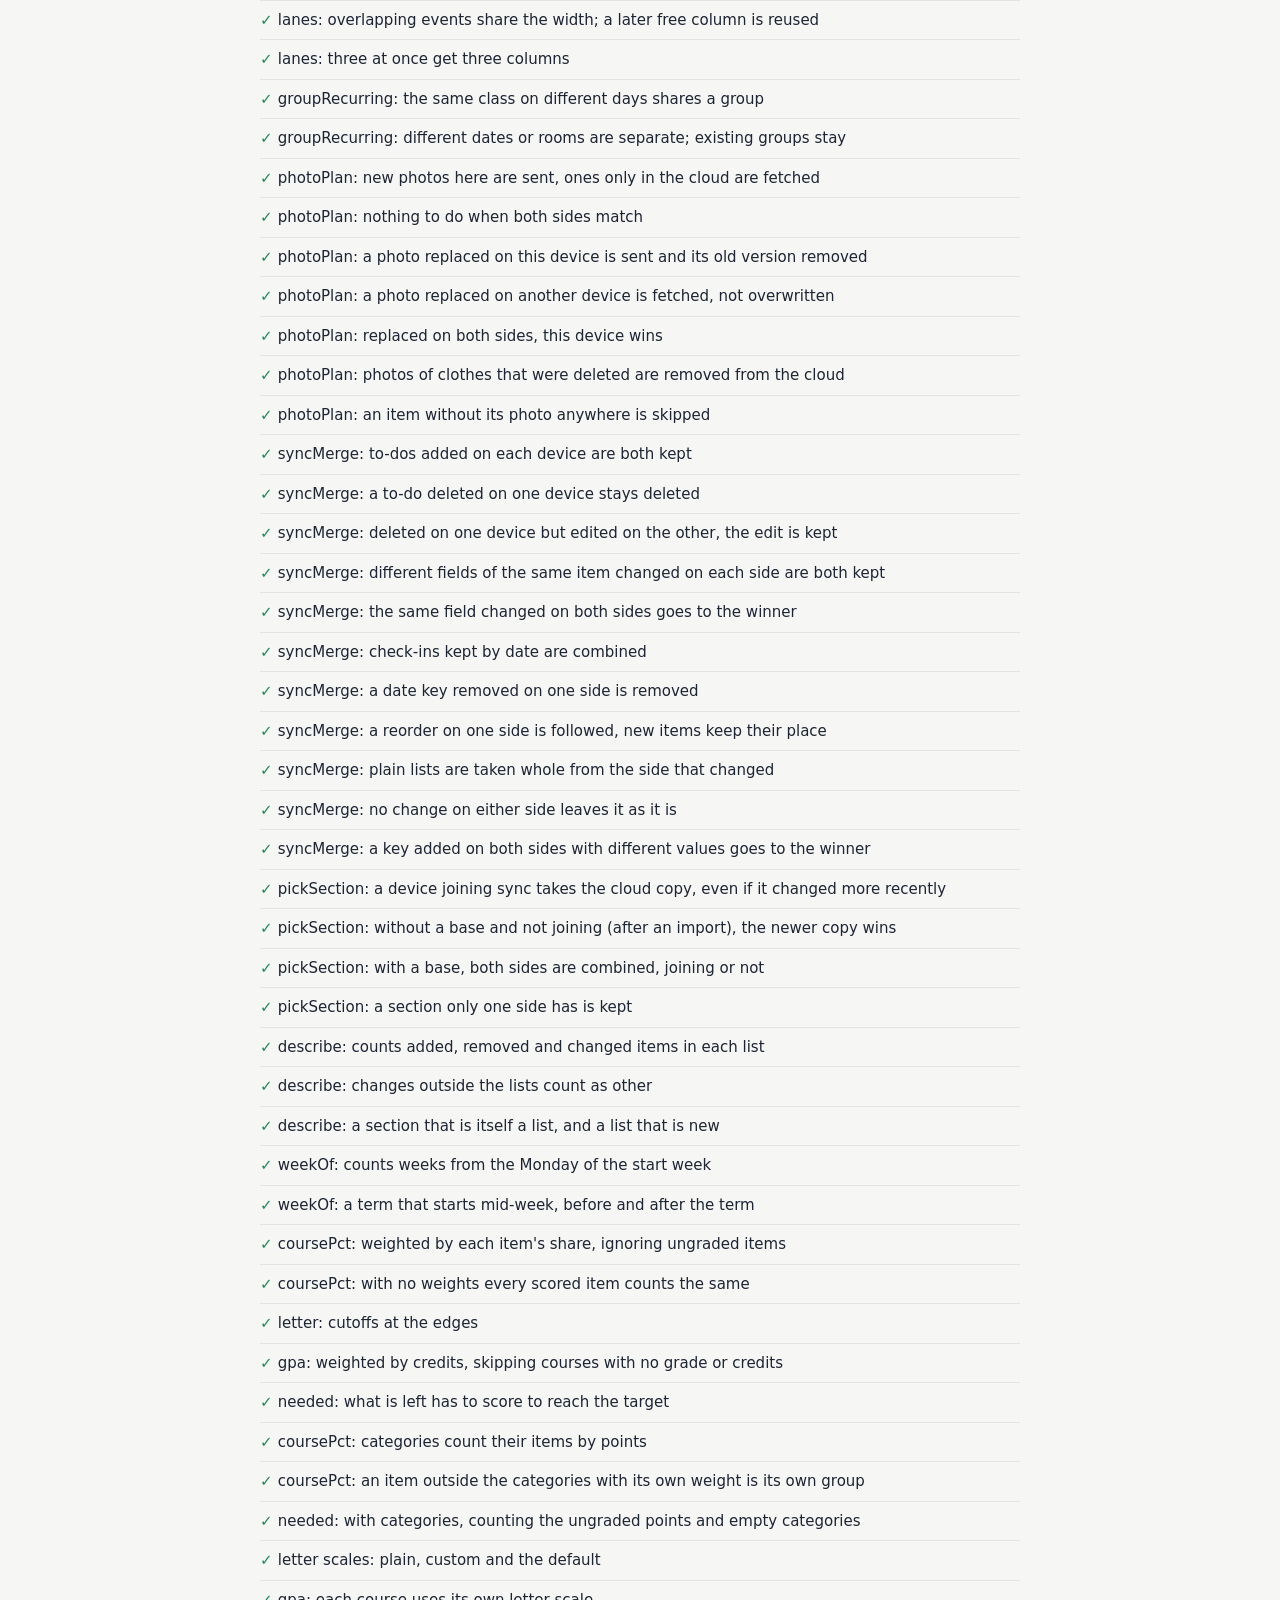
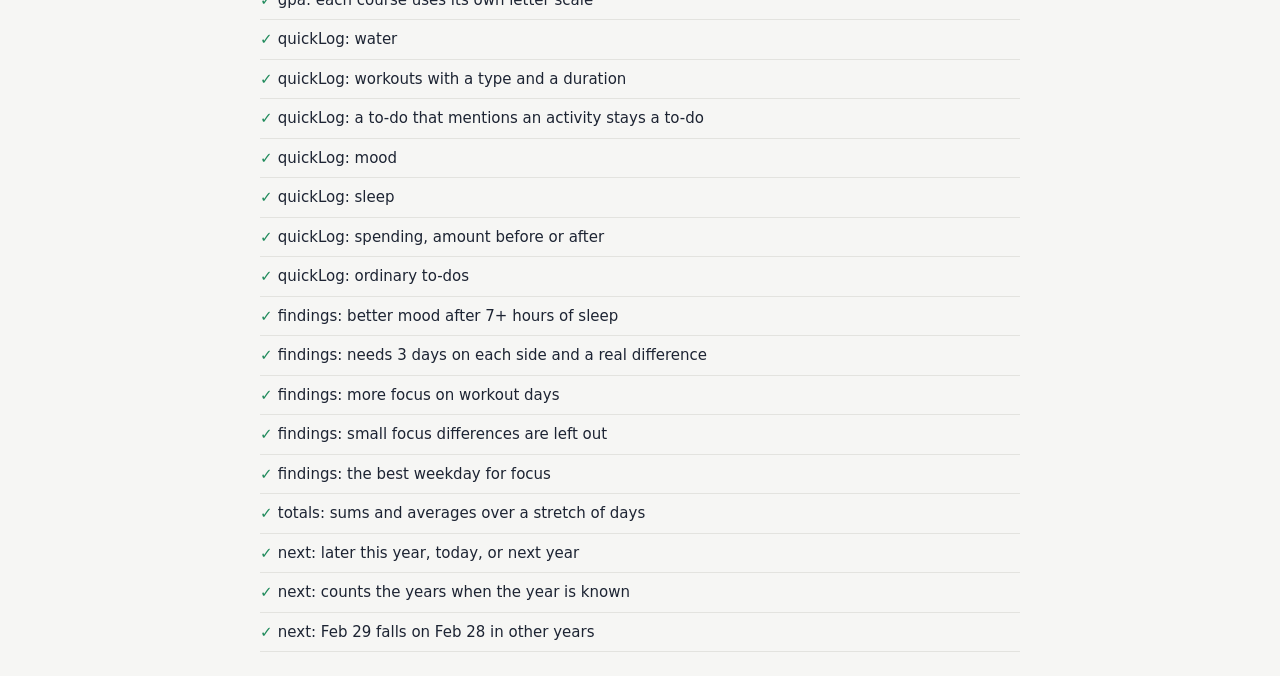
==== commit 69dd338f: "Move the travel guides into their own app Trips now live in travel-planner (served next to this app " ====
--- a/tests/index.html
+++ b/tests/index.html
@@ -28,7 +28,6 @@
 </main>
 <!-- only the calculation code is loaded: no app pages, no saved data, no sync -->
 <script>window.LO = {};</script>
-<script src="../js/travel-calc.js"></script>
 <script src="../js/quick-date.js"></script>
 <script src="../js/task-calc.js"></script>
 <script src="../js/ics-parse.js"></script>
@@ -40,7 +39,6 @@
 <script src="../js/insight-calc.js"></script>
 <script src="../js/dates-calc.js"></script>
 <script src="harness.js"></script>
-<script src="travel-calc.test.js"></script>
 <script src="quick-date.test.js"></script>
 <script src="task-calc.test.js"></script>
 <script src="ics-parse.test.js"></script>
